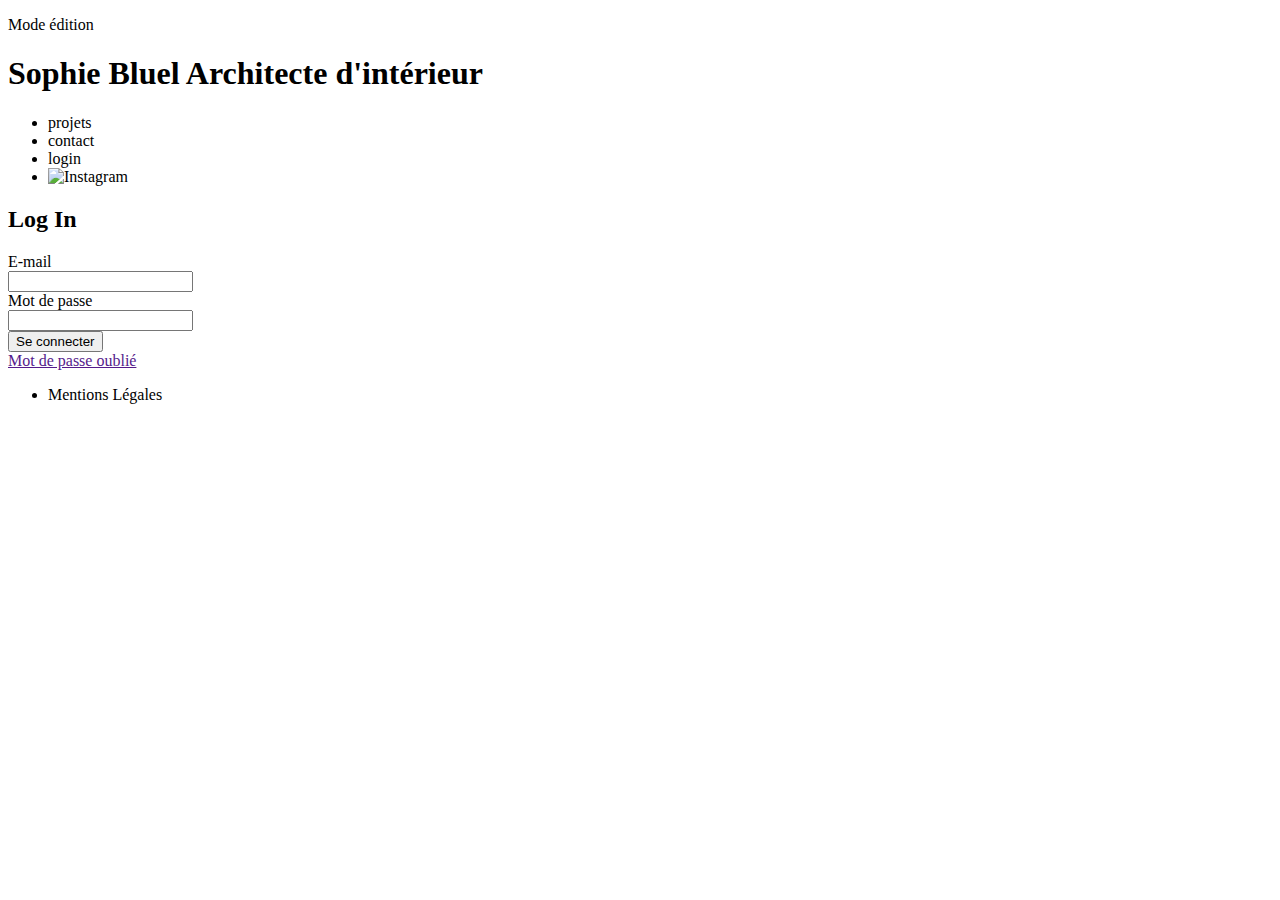
==== FrontEnd/login.html @ acf55142 "Step 2.1 RAW" ====
<!DOCTYPE html>
<html lang="fr">
<head>
	<meta charset="UTF-8">
	<title>Sophie Bluel - Architecte d'intérieur</title>
	<meta name="viewport" content="width=device-width, initial-scale=1.0">
	<link rel="preconnect" href="https://fonts.googleapis.com">
	<link rel="preconnect" href="https://fonts.gstatic.com" crossorigin>
	<link href="https://fonts.googleapis.com/css2?family=Syne:wght@700;800&family=Work+Sans&display=swap" rel="stylesheet">
	<meta name="description" content="">
	<link rel="stylesheet" href="./assets/style.css">
    <script src="https://kit.fontawesome.com/5ecaa83591.js" crossorigin="anonymous"></script>
</head>
<body>
<header>
    <i class="fa-solid fa-pen-to-square"></i>
    <p>Mode édition</p>
	<h1>Sophie Bluel <span>Architecte d'intérieur</span></h1>
	<nav>
		<ul>
			<li>projets</li>
			<li>contact</li>
			<li>login</li>
			<li><img src="./assets/icons/instagram.png" alt="Instagram"></li>
		</ul>
	</nav>
</header>
<main>
	<section id="login">
		<article>
			<h2>Log In</h2>
			<form method="get">
                <label>E-mail</label><br>
                <input type="email"><br>
                <label>Mot de passe</label><br>
                <input type="password"><br>
                <button>Se connecter</button><br>
                <a href="">Mot de passe oublié</a>
            </form>
		</article>
	</section>
</main>

<footer>
	<nav>
		<ul>
			<li>Mentions Légales</li>
		</ul>
	</nav>
</footer>
</body>
</html>
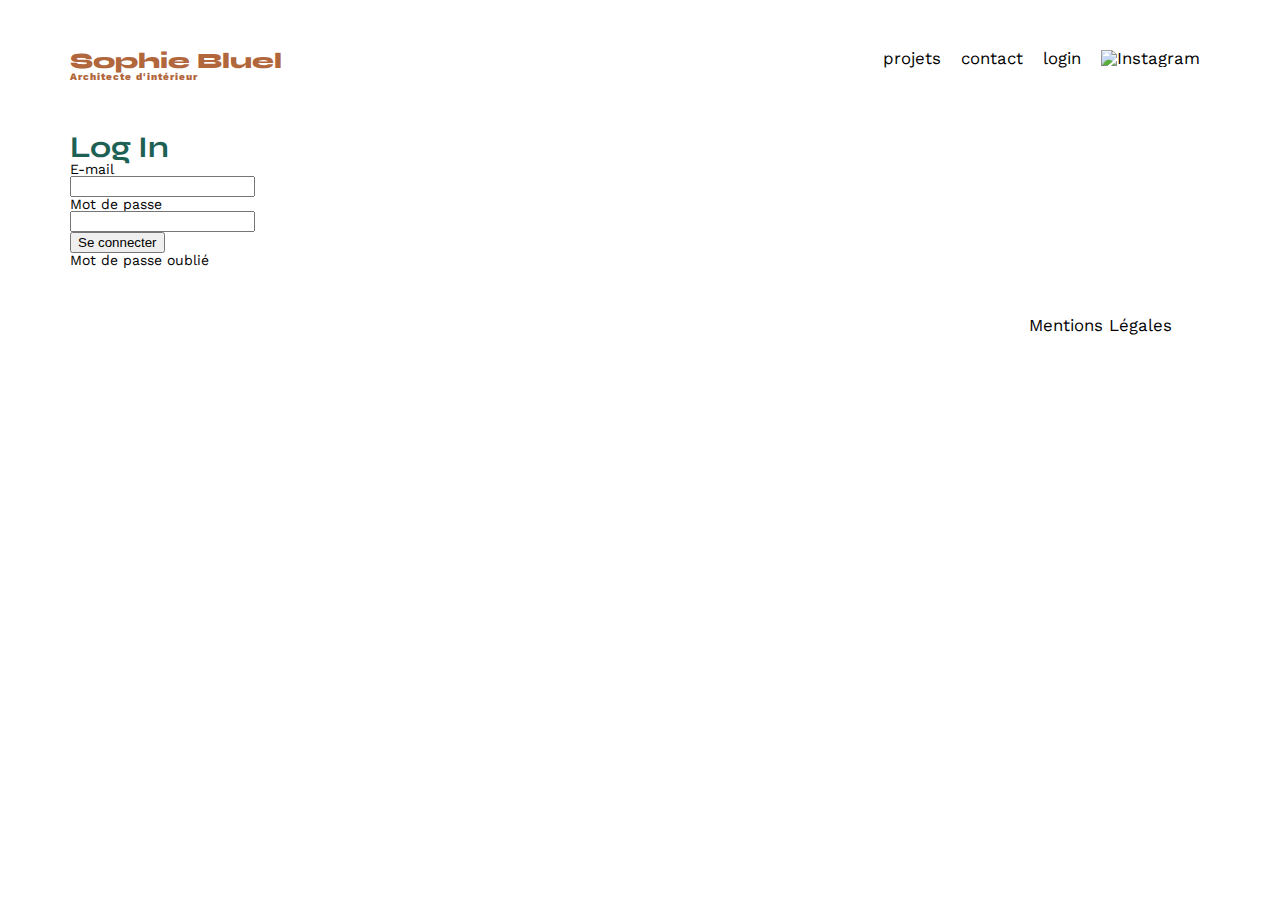
==== commit 8b768245: "CSS Filters + Navlink JS => HTML" ====
--- a/FrontEnd/login.html
+++ b/FrontEnd/login.html
@@ -10,18 +10,17 @@
 	<meta name="description" content="">
 	<link rel="stylesheet" href="./assets/style.css">
     <script src="https://kit.fontawesome.com/5ecaa83591.js" crossorigin="anonymous"></script>
+    <script src="../Backend/navlinks.js"></script>
 </head>
 <body>
 <header>
-    <i class="fa-solid fa-pen-to-square"></i>
-    <p>Mode édition</p>
 	<h1>Sophie Bluel <span>Architecte d'intérieur</span></h1>
 	<nav>
 		<ul>
-			<li>projets</li>
-			<li>contact</li>
-			<li>login</li>
-			<li><img src="./assets/icons/instagram.png" alt="Instagram"></li>
+			<li><a href="index.html">projets</a></li>
+			<li><a href="">contact</a></li>
+			<li><a href="login.html">login</a></li>
+			<li><a href=""><img src="./assets/icons/instagram.png" alt="Instagram"></a></li>
 		</ul>
 	</nav>
 </header>
--- a/FrontEnd/assets/style.css
+++ b/FrontEnd/assets/style.css
@@ -0,0 +1,224 @@
+/* http://meyerweb.com/eric/tools/css/reset/
+   v2.0 | 20110126
+   License: none (public domain)
+*/
+
+html, body, div, span, applet, object, iframe,
+h1, h2, h3, h4, h5, h6, p, blockquote, pre,
+a, abbr, acronym, address, big, cite, code,
+del, dfn, em, img, ins, kbd, q, s, samp,
+small, strike, strong, sub, sup, tt, var,
+b, u, i, center,
+dl, dt, dd, ol, ul, li,
+fieldset, form, label, legend,
+table, caption, tbody, tfoot, thead, tr, th, td,
+article, aside, canvas, details, embed,
+figure, figcaption, footer, header, hgroup,
+menu, nav, output, ruby, section, summary,
+time, mark, audio, video {
+	margin: 0;
+	padding: 0;
+	border: 0;
+	font-size: 100%;
+	font: inherit;
+	vertical-align: baseline;
+}
+/* HTML5 display-role reset for older browsers */
+article, aside, details, figcaption, figure,
+footer, header, hgroup, menu, nav, section {
+	display: block;
+}
+body {
+	line-height: 1;
+}
+ol, ul {
+	list-style: none;
+}
+blockquote, q {
+	quotes: none;
+}
+blockquote:before, blockquote:after,
+q:before, q:after {
+	content: '';
+	content: none;
+}
+table {
+	border-collapse: collapse;
+	border-spacing: 0;
+}
+/** end reset css**/
+body {
+	max-width: 1140px;
+	margin:auto;
+	font-family: 'Work Sans' ;
+	font-size: 14px;
+}
+header {
+	display: flex;
+	justify-content: space-between;
+	margin: 50px 0
+}
+section {
+	margin: 50px 0
+}
+
+h1{
+	display: flex;
+	flex-direction: column;
+	font-family: 'Syne';
+	font-size: 22px;
+	font-weight: 800;
+	color: #B1663C
+}
+
+h1 > span {
+	font-family: 'Work Sans';
+	font-size:10px;
+	letter-spacing: 0.1em;
+;
+}
+
+h2{
+	font-family: 'Syne';
+	font-weight: 700;
+	font-size: 30px;
+	color: #1D6154
+}
+nav ul {
+	display: flex;
+	align-items: center;
+	list-style-type: none;
+
+}
+nav li {
+	padding: 0 10px;
+	font-size: 1.2em;
+}
+
+a {
+	color: black;
+	text-decoration: none;
+}
+
+li:hover {
+	color: #B1663C;
+}
+#introduction {
+	display: flex;
+	align-items: center;
+}
+#introduction figure {
+	flex: 1
+}
+#introduction img {
+	display: block;
+	margin: auto;
+	width: 80%;
+}
+
+#introduction article {
+	flex: 1
+}
+#introduction h2 {
+	margin-bottom: 1em;
+}
+
+#introduction p {
+	margin-bottom: 0.5em;
+}
+#portfolio h2 {
+	text-align: center;
+	margin-bottom: 1em;
+}
+
+#filters {
+	display: flex;
+	justify-content: center;
+	align-items: center;
+	gap: 10px;
+	margin: 51px 0 51px 0;
+}
+
+#filters button {
+	min-width: 100px;
+	height: 37px;
+	border-radius: 60px;
+	border: 1px solid #1D6154;
+	background-color: white;
+	color: #1D6154;
+	text-align: center;
+	font-family: Syne;
+	font-size: 16px;
+	font-style: normal;
+	font-weight: 700;
+	line-height: normal;
+}
+
+#filters button.button-active {
+	background-color: #1D6154;
+	color: white;
+  }
+
+.gallery {
+	width: 100%;
+	display: grid;
+	grid-template-columns: 1fr 1fr 1fr;
+	grid-column-gap: 20px;
+	grid-row-gap: 20px;
+	justify-items: center;
+}
+
+
+.gallery img {
+	width: 100%;
+
+}
+#contact {
+	width: 50%;
+margin: auto;
+}
+#contact > * {
+	text-align: center;
+
+}
+#contact h2{
+	margin-bottom: 20px;
+}
+#contact form {
+	text-align: left;
+	margin-top:30px;
+	display: flex;
+	flex-direction: column;
+}
+
+#contact input {
+	height: 50px;
+	font-size: 1.2em;
+	border: none;
+	box-shadow: 0px 4px 14px rgba(0, 0, 0, 0.09);
+}
+#contact label {
+	margin: 2em 0 1em 0;
+}
+#contact textarea {
+	border: none;
+	box-shadow: 0px 4px 14px rgba(0, 0, 0, 0.09);
+}
+
+input[type="submit"]{
+	font-family: 'Syne';
+	font-weight: 700;
+	color: white;
+	background-color: #1D6154;
+	margin : 2em auto ;
+	width: 180px;
+	text-align: center;
+	border-radius: 60px ;
+}
+
+footer nav ul {
+	display: flex;
+	justify-content: flex-end;
+	margin: 2em
+}
+
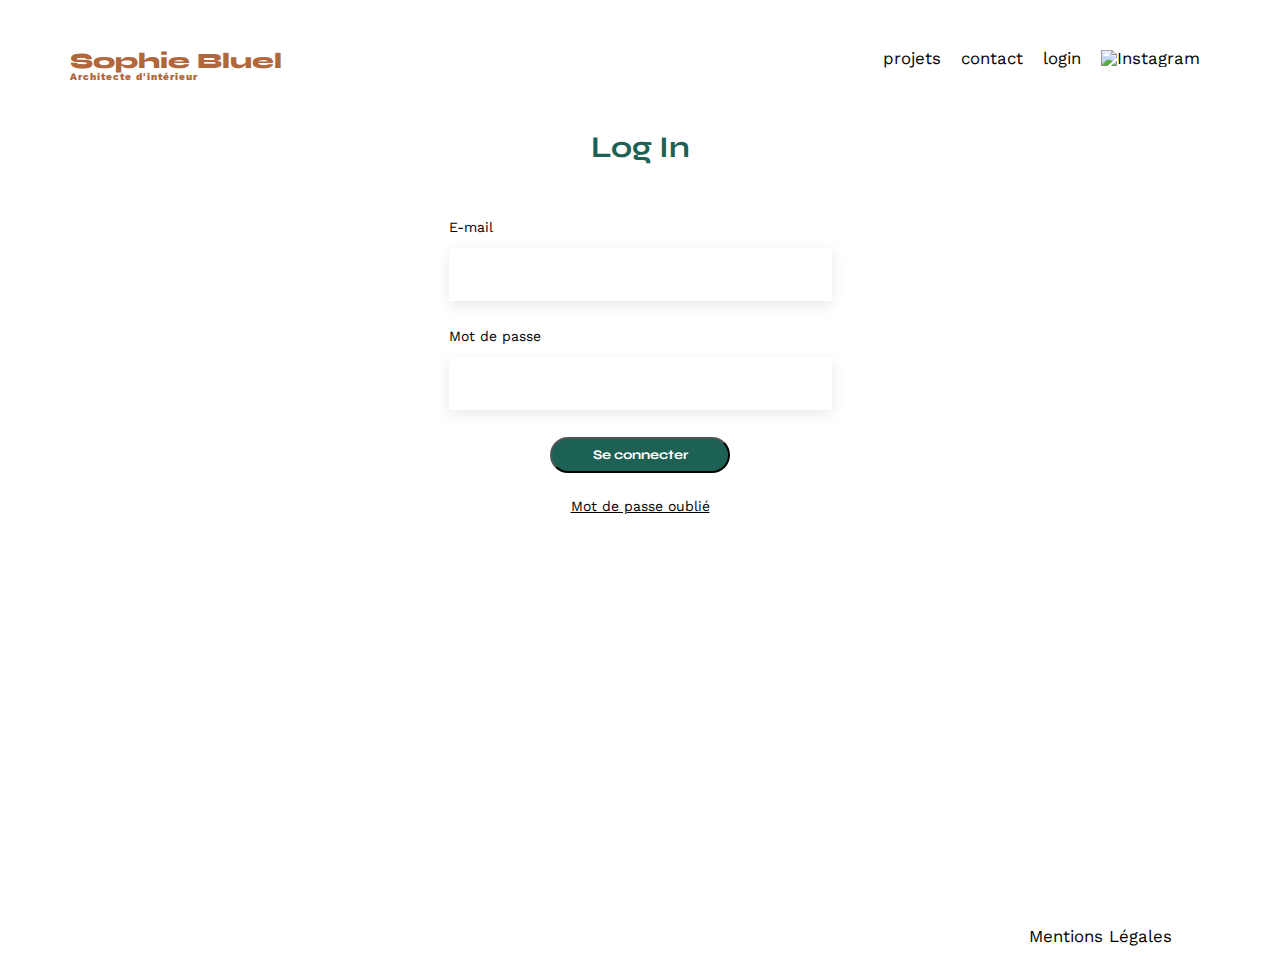
==== commit 902b2708: "Modif form login + CSS" ====
--- a/FrontEnd/login.html
+++ b/FrontEnd/login.html
@@ -10,7 +10,6 @@
 	<meta name="description" content="">
 	<link rel="stylesheet" href="./assets/style.css">
     <script src="https://kit.fontawesome.com/5ecaa83591.js" crossorigin="anonymous"></script>
-    <script src="../Backend/navlinks.js"></script>
 </head>
 <body>
 <header>
@@ -29,11 +28,11 @@
 		<article>
 			<h2>Log In</h2>
 			<form method="get">
-                <label>E-mail</label><br>
-                <input type="email"><br>
-                <label>Mot de passe</label><br>
-                <input type="password"><br>
-                <button>Se connecter</button><br>
+                <label>E-mail</label>
+                <input type="email">
+                <label>Mot de passe</label>
+                <input type="password">
+                <input type="submit" value="Se connecter">
                 <a href="">Mot de passe oublié</a>
             </form>
 		</article>
--- a/FrontEnd/assets/style.css
+++ b/FrontEnd/assets/style.css
@@ -103,6 +103,8 @@
 li:hover {
 	color: #B1663C;
 }
+
+/*INTRODUCTION*/
 #introduction {
 	display: flex;
 	align-items: center;
@@ -131,6 +133,7 @@
 	margin-bottom: 1em;
 }
 
+/*FILTRES*/
 #filters {
 	display: flex;
 	justify-content: center;
@@ -159,6 +162,8 @@
 	color: white;
   }
 
+
+/* GALERIE*/
 .gallery {
 	width: 100%;
 	display: grid;
@@ -172,10 +177,12 @@
 .gallery img {
 	width: 100%;
 
+
+/* CONTACT */
 }
 #contact {
 	width: 50%;
-margin: auto;
+	margin: auto;
 }
 #contact > * {
 	text-align: center;
@@ -192,7 +199,7 @@
 }
 
 #contact input {
-	height: 50px;
+	height: 51px;
 	font-size: 1.2em;
 	border: none;
 	box-shadow: 0px 4px 14px rgba(0, 0, 0, 0.09);
@@ -205,17 +212,69 @@
 	box-shadow: 0px 4px 14px rgba(0, 0, 0, 0.09);
 }
 
-input[type="submit"]{
+input[type="submit"] {
 	font-family: 'Syne';
 	font-weight: 700;
 	color: white;
 	background-color: #1D6154;
 	margin : 2em auto ;
+	height: 36px;
 	width: 180px;
 	text-align: center;
 	border-radius: 60px ;
 }
 
+/*LOGIN*/
+#login {
+	width: 50%;
+	margin: auto;
+}
+
+#login > * {
+	text-align: center;
+}
+
+#login h2 {
+	margin-bottom: 20px;
+}
+
+#login form {
+	text-align: left;
+	margin-top:30px;
+	display: flex;
+	flex-direction: column;
+	align-content: center;
+	flex-wrap: wrap;
+	margin-bottom: 415px;
+}
+
+#login form a {
+	text-align: center;
+	text-decoration: underline;
+}
+
+#login input[type="email"] {
+	width: 379px;
+	height: 51px;
+	font-size: 1.2em;
+	border: none;
+	box-shadow: 0px 4px 14px rgba(0, 0, 0, 0.09);
+}
+
+#login input[type="password"] {
+	width: 379px;
+	height: 51px;
+	font-size: 1.2em;
+	border: none;
+	box-shadow: 0px 4px 14px rgba(0, 0, 0, 0.09);
+}
+
+#login label {
+	margin: 2em 0 1em 0;
+}
+
+
+/*FOOTER*/
 footer nav ul {
 	display: flex;
 	justify-content: flex-end;
